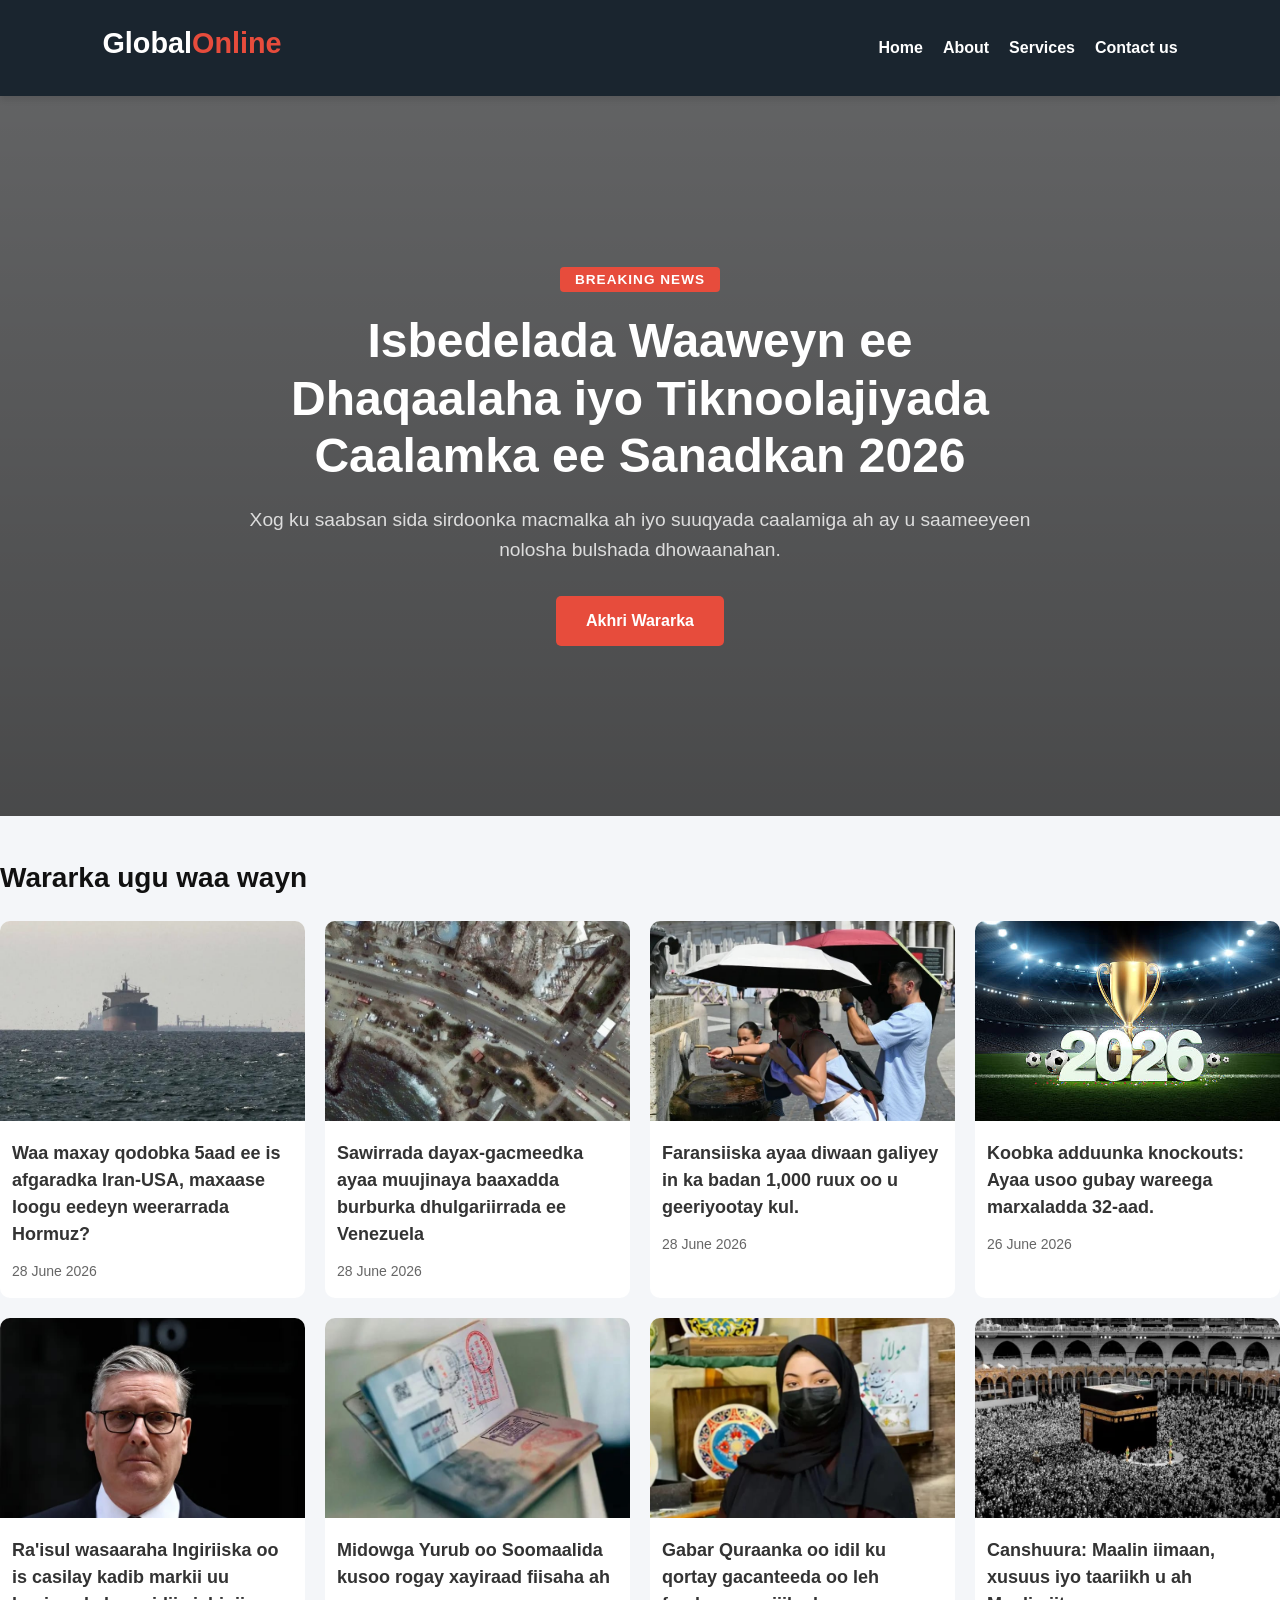
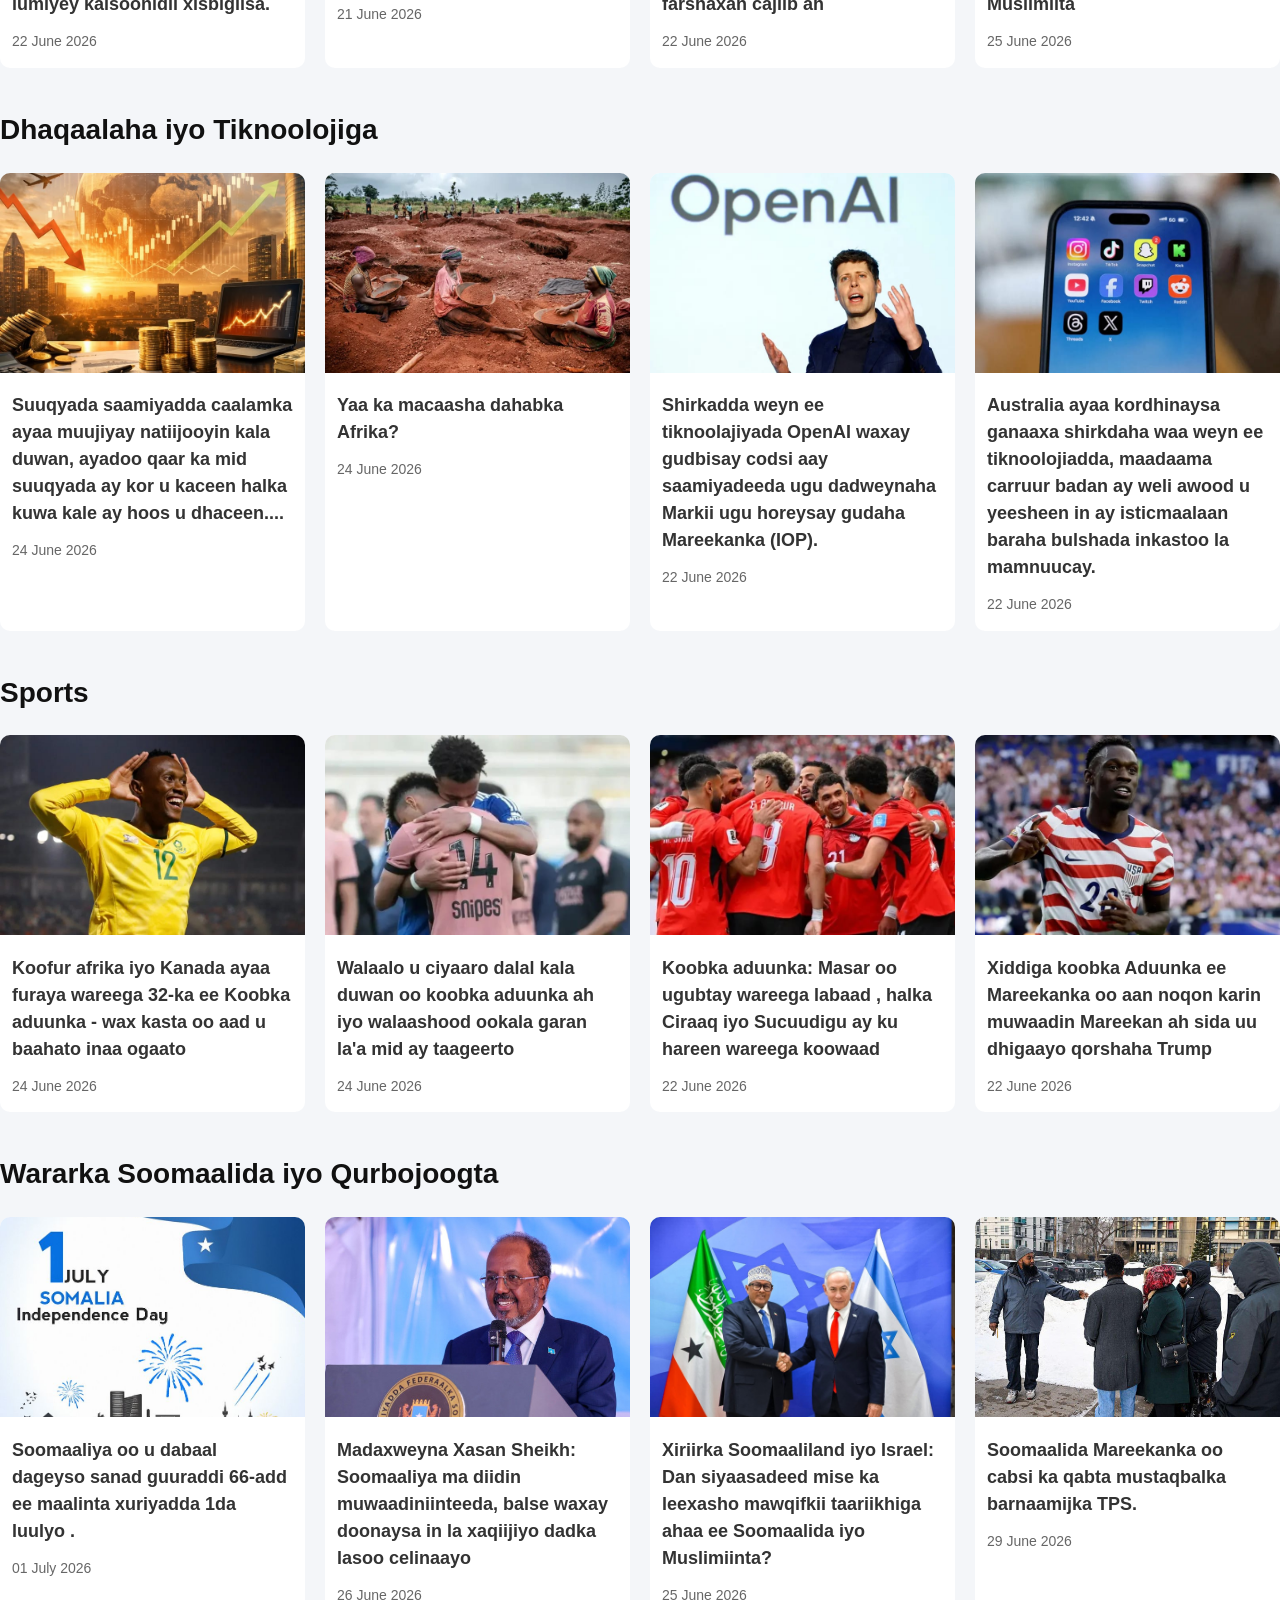
==== index.html @ b61958c2 "initial commit" ====
<!DOCTYPE html>
<html lang="so">
<head>
    <meta charset="UTF-8">
    <meta name="viewport" content="width=device-width, initial-scale=1.0">
    <title>Global Online </title>
    <link rel="stylesheet" href="Global-Online.css">
    
    <link rel="stylesheet" href="https://cdnjs.cloudflare.com/ajax/libs/font-awesome/6.4.0/css/all.min.css">
</head>
<body>



    
    <!-- 1. HEADER & NAVIGATION BAR -->
    <header class="navbar">
        <div class="logo">
            <h2>Global<span>Online</span></h2>
        </div>
        <nav>
            <ul>
                <li><a href="index.html">Home</a></li>
                <li><a href="about.html">About</a></li>
                <li><a href="services.html">Services</a></li>
                <li><a href="contacts.html">Contact us</a></li>
            </ul>
        </nav>
    </header>

    <!-- 2. HOME SECTION (Breaking News / Hero) -->
    <section id="home" class="hero-section">
        <div class="hero-content">
            <span class="badge">Breaking News</span>
            <h1>Isbedelada Waaweyn ee Dhaqaalaha iyo Tiknoolajiyada Caalamka ee Sanadkan 2026</h1>
            <p>Xog ku saabsan sida sirdoonka macmalka ah iyo suuqyada caalamiga ah ay u saameeyeen nolosha bulshada dhowaanahan.</p>
            <a href="#categories" class="btn">Akhri Wararka</a>
        </div>
    </section>
   <!-- Update wararka cusub mar walba -->
    <section class="news-section">

    <h2 class="section-title">Wararka ugu waa wayn </h2>

    <div class="news-grid">

        <article class="news-card">
            <img src="web-images/Hormus.jpeg" alt="">
            <h3>Waa maxay qodobka 5aad ee is afgaradka Iran-USA, maxaase loogu eedeyn weerarrada Hormuz?</h3>
            <span>28 June 2026</span>
        </article>


        <article class="news-card">
            <img src="web-images/quake.jpeg" alt="">
            <h3>Sawirrada dayax-gacmeedka ayaa muujinaya baaxadda burburka dhulgariirrada ee Venezuela</h3>
            <span>28 June 2026</span>
        </article>

        <article class="news-card">
            <img src="web-images/france.jpeg" alt="">
            <h3>Faransiiska ayaa diwaan galiyey in ka badan 1,000 ruux oo u geeriyootay kul.</h3>
            <span>28 June 2026</span>
        </article>

       
        <article class="news-card">
            <img src="web-images/world cup 2026.jpeg" alt="">
            <h3>Koobka adduunka knockouts: Ayaa usoo gubay wareega marxaladda 32-aad.</h3>
            <span>26 June 2026</span>
        </article>
        <article class="news-card">
            <img src="web-images/former prime minister .jpeg" alt="">
            <h3>Ra'isul wasaaraha Ingiriiska oo is casilay kadib markii uu lumiyey kalsoonidii xisbigiisa.</h3>
            <span>22 June 2026</span>
        </article>
       
        <article class="news-card">
            <img src="web-images/WhatsApp Image 2026-06-28 at 21.24.45 (1).jpeg" alt="">
            <h3>Midowga Yurub oo Soomaalida kusoo rogay xayiraad fiisaha ah</h3>
            <span>21 June 2026</span>
        </article>
        <article class="news-card">
            <img src="web-images/WhatsApp Image 2026-06-28 at 21.24.46.jpeg" alt="">
            <h3>Gabar Quraanka oo idil ku qortay gacanteeda oo leh farshaxan cajiib ah </h3>
            <span>22 June 2026</span>
        </article>
        <article class="news-card">
            <img src="web-images/WhatsApp Image 2026-06-28 at 21.24.46 (1).jpeg" alt="">
            <h3>Canshuura: Maalin iimaan, xusuus iyo taariikh u ah Muslimiita</h3>
            <span>25 June 2026</span>
        </article>
        
       
    </div>
</section>

<!-- Dhaqaalaha iyo Tiknoolojiga -->
 <section class="news-section">

    <h2 class="section-title"> Dhaqaalaha iyo Tiknoolojiga</h2>

    <div class="news-grid">

        <article class="news-card">
            <img src="web-images/economic.jpeg" alt="">
            <h3>Suuqyada saamiyadda caalamka ayaa muujiyay natiijooyin kala duwan, ayadoo qaar ka mid suuqyada ay kor u kaceen halka kuwa kale ay hoos u dhaceen....</h3>
            <span>24 June 2026</span>
        </article>

        <article class="news-card">
            <img src="web-images/africa-gold.jpeg" alt="">
            <h3>Yaa ka macaasha dahabka Afrika?</h3>
            <span>24 June 2026</span>
        </article>

        <article class="news-card">
            <img src="web-images/Open AI.jpeg" alt="">
            <h3>Shirkadda weyn ee tiknoolajiyada OpenAI waxay gudbisay codsi aay saamiyadeeda ugu dadweynaha Markii ugu horeysay gudaha Mareekanka (IOP). </h3>
            <span>22 June 2026</span>
        </article>

        <article class="news-card">
            <img src="web-images/iphone.jpeg" alt="">
            <h3>Australia ayaa kordhinaysa ganaaxa shirkdaha waa weyn ee tiknoolojiadda, maadaama carruur badan ay weli awood u yeesheen in ay isticmaalaan baraha bulshada inkastoo la mamnuucay. </h3>
            <span>22 June 2026</span>
        </article>

    </div>
</section>

<!-- Sports -->
<section class="news-section">

    <h2 class="section-title">Sports</h2>

    <div class="news-grid">

        <article class="news-card">
            <img src="web-images/sport-canada vs south africa.jpeg" alt="">
            <h3>Koofur afrika iyo Kanada ayaa furaya wareega 32-ka ee Koobka aduunka - wax kasta oo aad u baahato inaa ogaato</h3>
            <span>24 June 2026</span>
        </article>

        <article class="news-card">
            <img src="web-images/walaalo sports.jpeg" alt="">
            <h3>Walaalo u ciyaaro dalal kala duwan oo koobka aduunka ah iyo walaashood ookala garan la'a mid ay taageerto</h3>
            <span>24 June 2026</span>
        </article>

        <article class="news-card">
            <img src="web-images/Masar oo.jpeg" alt="">
            <h3>Koobka aduunka: Masar oo ugubtay wareega labaad , halka Ciraaq iyo Sucuudigu ay ku hareen wareega koowaad</h3>
            <span>22 June 2026</span>
        </article>

        <article class="news-card">
            <img src="web-images/ciyaartoda marekanka.jpeg" alt="">
            <h3>Xiddiga koobka Aduunka ee Mareekanka oo aan noqon karin muwaadin Mareekan ah sida uu dhigaayo qorshaha Trump </h3>
            <span>22 June 2026</span>
        </article>

    </div>

</section>
<!-- wararka Soomaalida iyo Qurbo joogta -->
<section class="">

    <h2 class="section-title">Wararka Soomaalida iyo Qurbojoogta</h2>

    <div class="news-grid">

        <article class="news-card">
            <img src="web-images/WhatsApp Image 2026-06-28 at 21.24.45.jpeg" alt="">
            <h3>Soomaaliya oo u dabaal dageyso sanad guuraddi 66-add ee maalinta xuriyadda  1da luulyo .</h3>
            <span>01 July  2026</span>
        </article>

        <article class="news-card">
            <img src="web-images/Xasan sheekh.jpeg" alt="">
            <h3>Madaxweyna Xasan Sheikh: Soomaaliya ma diidin muwaadiniinteeda, balse waxay doonaysa in la xaqiijiyo dadka lasoo celinaayo</h3>
            <span>26 June 2026</span>
        </article>

        <article class="news-card">
            <img src="web-images/ciro.jpeg" alt="">
            <h3>Xiriirka Soomaaliland iyo Israel: Dan siyaasadeed mise ka leexasho mawqifkii taariikhiga ahaa ee Soomaalida iyo Muslimiinta?</h3>
            <span>25 June 2026</span>
        </article>

        <article class="news-card">
            <img src="web-images/Qurbo joogta.jpeg" alt="">
            <h3>Soomaalida Mareekanka oo cabsi ka qabta mustaqbalka barnaamijka TPS.</h3>
            <span>29 June 2026</span>
        </article>

    </div>

</section>

    

</body>
</html>
---- Global-Online.css ----
/* 1. GLOBAL STYLES & RESET */
* {
    margin: 0;
    padding: 0;
    box-sizing: border-box;
    font-family: 'Segoe UI', Tahoma, Geneva, Verdana, sans-serif;
    scroll-behavior: smooth; /* Waxay ka dhigeysaa marka link la riixo inuu si tartiib ah u dego */
}

body {
    background-color: #f4f6f9;
    color: #333;
    line-height: 1.6;
}

.container {
    width: 85%;
    max-width: 1200px;
    margin: 0 auto;
    padding: 60px 0;
    text-align: center;
}

h2 {
    font-size: 2.5rem;
    margin-bottom: 10px;
    color: #111;
    position: relative;
}

/*  1. HEADER AND NAVIGATION BAR (Flexbox) */
.navbar {
    display: flex;
    justify-content: space-between;
    align-items: center;
    padding: 20px 8%;
    background-color: #1a252f;
    color: #fff;
    position: sticky;
    top: 0;
    z-index: 1000;
    box-shadow: 0 4px 6px rgba(0,0,0,0.1);
}

.navbar .logo h2 {
    color: #fff;
    font-size: 1.8rem;
}

.navbar .logo h2 span {
    color: #e74c3c; /* Midabka cas ee astanta u ah Wararka */
}

.navbar nav ul {
    display: flex;
    list-style: none;
}

.navbar nav ul li {
    margin-left: 20px;
}

.navbar nav ul li a {
    color: #fff;
    text-decoration: none;
    font-size: 1rem;
    font-weight: 600;
    transition: color 0.3s ease;
}

.navbar nav ul li a:hover {
    color: #e74c3c;
}

/* 
2. HOME / HERO SECTION*/
.hero-section {
    background: linear-gradient(rgba(0,0,0,0.6), rgba(0,0,0,0.7)), url('https://picsum.photos/1920/1080?news') no-repeat center center/cover;
    height: 80vh;
    display: flex;
    justify-content: center;
    align-items: center;
    text-align: center;
    color: #fff;
    padding: 0 20px;
}

.hero-content {
    max-width: 800px;
}

.badge {
    background-color: #e74c3c;
    padding: 5px 15px;
    font-size: 0.85rem;
    text-transform: uppercase;
    font-weight: bold;
    border-radius: 4px;
    letter-spacing: 1px;
}

.hero-content h1 {
    font-size: 3rem;
    margin: 20px 0;
    line-height: 1.2;
}

.hero-content p {
    font-size: 1.2rem;
    margin-bottom: 30px;
    color: #ddd;
}

.btn {
    display: inline-block;
    background-color: #e74c3c;
    color: #fff;
    padding: 12px 30px;
    text-decoration: none;
    font-weight: bold;
    border-radius: 5px;
    transition: background 0.3s ease;
    border: none;
    cursor: pointer;
}

.btn:hover {
    background-color: #c0392b;
}

/* waa update wararka cusub   */
.news-section{
    margin:40px 0;
}

.section-title{
    font-size:28px;
    margin-bottom:20px;
}

.news-grid{
    display:grid;
    grid-template-columns:repeat(auto-fit,minmax(260px,1fr));
    gap:20px;
}

.news-card{
    background:#fff;
    border-radius:10px;
    overflow:hidden;
    transition:.3s;
    cursor:pointer;
}

.news-card img{
    width:100%;
    height:200px;
    object-fit:cover;
}

.news-card h3{
    font-size:18px;
    padding:12px;
    line-height:1.5;
}

.news-card span{
    display:block;
    padding:0 12px 15px;
    color:#666;
    font-size:14px;
}

.news-card:hover{
    transform:translateY(-5px);
}

@media (max-width:768px){
    .section-title{
        font-size:22px;
    }

    .news-card img{
        height:180px;
    }
}



/* abovgvvv */
/* 3. ABOUT SECTION */
.about-section {
    background-color: #fff;
}
.sub-title {
    color: #7f8c8d;
    margin-bottom: 30px;
    font-style: italic;
}
.about-text {
    max-width: 700px;
    margin: 0 auto;
    font-size: 1.15rem;
    color: #555;
}

/* 4. GRID LAYOUTS (Categories, Team, Testimonials) */
.grid-container {
    display: flex;
    flex-wrap: wrap;
    justify-content: center;
    gap: 25px;
    margin-top: 40px;
}

/* Card-ka caadiga ah ee Qaybaha (Categories) */
.card {
    background-color: #fff;
    padding: 30px 20px;
    border-radius: 8px;
    width: 260px;
    box-shadow: 0 4px 15px rgba(0,0,0,0.05);
    transition: transform 0.3s ease;
}

.card:hover {
    transform: translateY(-10px);
}

.card-icon {
    font-size: 2.5rem;
    color: #e74c3c;
    margin-bottom: 15px;
}

.card h3 {
    margin-bottom: 10px;
}

.card p {
    font-size: 0.95rem;
    color: #666;
}

/*5. TEAM SECTION*/
.team-section {
    background-color: #eaeded;
}

.team-card {
    background-color: #fff;
    padding: 25px;
    border-radius: 8px;
    width: 280px;
    box-shadow: 0 4px 10px rgba(0,0,0,0.05);
}

.avatar-placeholder {
    width: 80px;
    height: 80px;
    background-color: #1a252f;
    color: #fff;
    font-size: 2rem;
    display: flex;
    justify-content: center;
    align-items: center;
    border-radius: 50%;
    margin: 0 auto 15px auto;
}

/*  6. TESTIMONIALS SECTION*/
.testimonials-section {
    background-color: #fff;
}

.review-card {
    background-color: #f9f9f9;
    padding: 30px;
    border-left: 5px solid #e74c3c;
    border-radius: 4px;
    width: 45%;
    text-align: left;
}

.review-card p {
    font-style: italic;
    margin-bottom: 15px;
}

/* 7. GALLERY SECTION */
.weekly-view{
    padding: 60px 8%;
    background: #fff;
}

.weekly-view h2{
    text-align: center;
    font-size: 3rem;
    margin-bottom: 30px;
}

/* Grid */
.gallery-grid{
    display: grid;
    grid-template-columns: repeat(auto-fit, minmax(250px, 1fr));
    gap: 20px;
}

/* Cards */
.gallery-item{
    height: 250px;
    border-radius: 12px;
    overflow: hidden;
    cursor: pointer;
    transition: transform .3s ease;
}

.gallery-item:hover{
    transform: translateY(-8px);
}

.img-box{
    width: 100%;
    height: 100%;
    display: flex;
    justify-content: center;
    align-items: center;

    color: white;
    font-size: 1.5rem;
    font-weight: bold;

    background-size: cover;
    background-position: center;

    transition: transform .4s ease;
}

.gallery-item:hover .img-box{
    transform: scale(1.08);
}

/* Images */
.politics .img-box{
    background-image:
    linear-gradient(rgba(0,0,0,.45), rgba(0,0,0,.45)),
    url("web-images/politic.jpeg");
}

.economy .img-box{
    background-image:
    linear-gradient(rgba(0,0,0,.45), rgba(0,0,0,.45)),
    url("web-images/economic.jpeg");
}

.tech .img-box{
    background-image:
    linear-gradient(rgba(0,0,0,.45), rgba(0,0,0,.45)),
    url("web-images/technology.jpeg");
}

.sports .img-box{
    background-image:
    linear-gradient(rgba(0,0,0,.45), rgba(0,0,0,.45)),
    url("web-images/sports.jpeg");
}

/* 8. CONTACT SECTION & FORM*/
.contact-section {
    background-color: #fff;
}

.contact-form {
    max-width: 600px;
    margin: 30px auto 0 auto;
    display: flex;
    flex-direction: column;
    gap: 15px;
}

.contact-form input, 
.contact-form textarea {
    width: 100%;
    padding: 12px;
    border: 1px solid #ccc;
    border-radius: 4px;
    font-size: 1rem;
}

/*  9. FOOTER*/
.footer {
    background-color: #1a252f;
    color: #fff;
    text-align: center;
    padding: 40px 20px;
}

.social-icons {
    margin-top: 15px;
}

.social-icons a {
    color: #fff;
    font-size: 1.5rem;
    margin: 0 10px;
    transition: color 0.3s;
}

.social-icons a:hover {
    color: #e74c3c;
}

/* -----------------------------------------
   10. RESPONSIVE DESIGN (Media Queries)
----------------------------------------- */
@media (max-width: 992px) {
    .navbar {
        flex-direction: column;
        gap: 15px;
    }
    .navbar nav ul {
        margin-top: 10px;
    }
    .hero-content h1 {
        font-size: 2.2rem;
    }
    .review-card {
        width: 100%;
    }
    .gallery-item {
        width: 45%;
    }
}

@media (max-width: 600px) {
    .navbar nav ul {
        flex-direction: column;
        align-items: center;
        gap: 10px;
    }
    .navbar nav ul li {
        margin-left: 0;
    }
    .hero-content h1 {
        font-size: 1.8rem;
    }
    .card, .team-card, .gallery-item {
        width: 100%;
    }
}
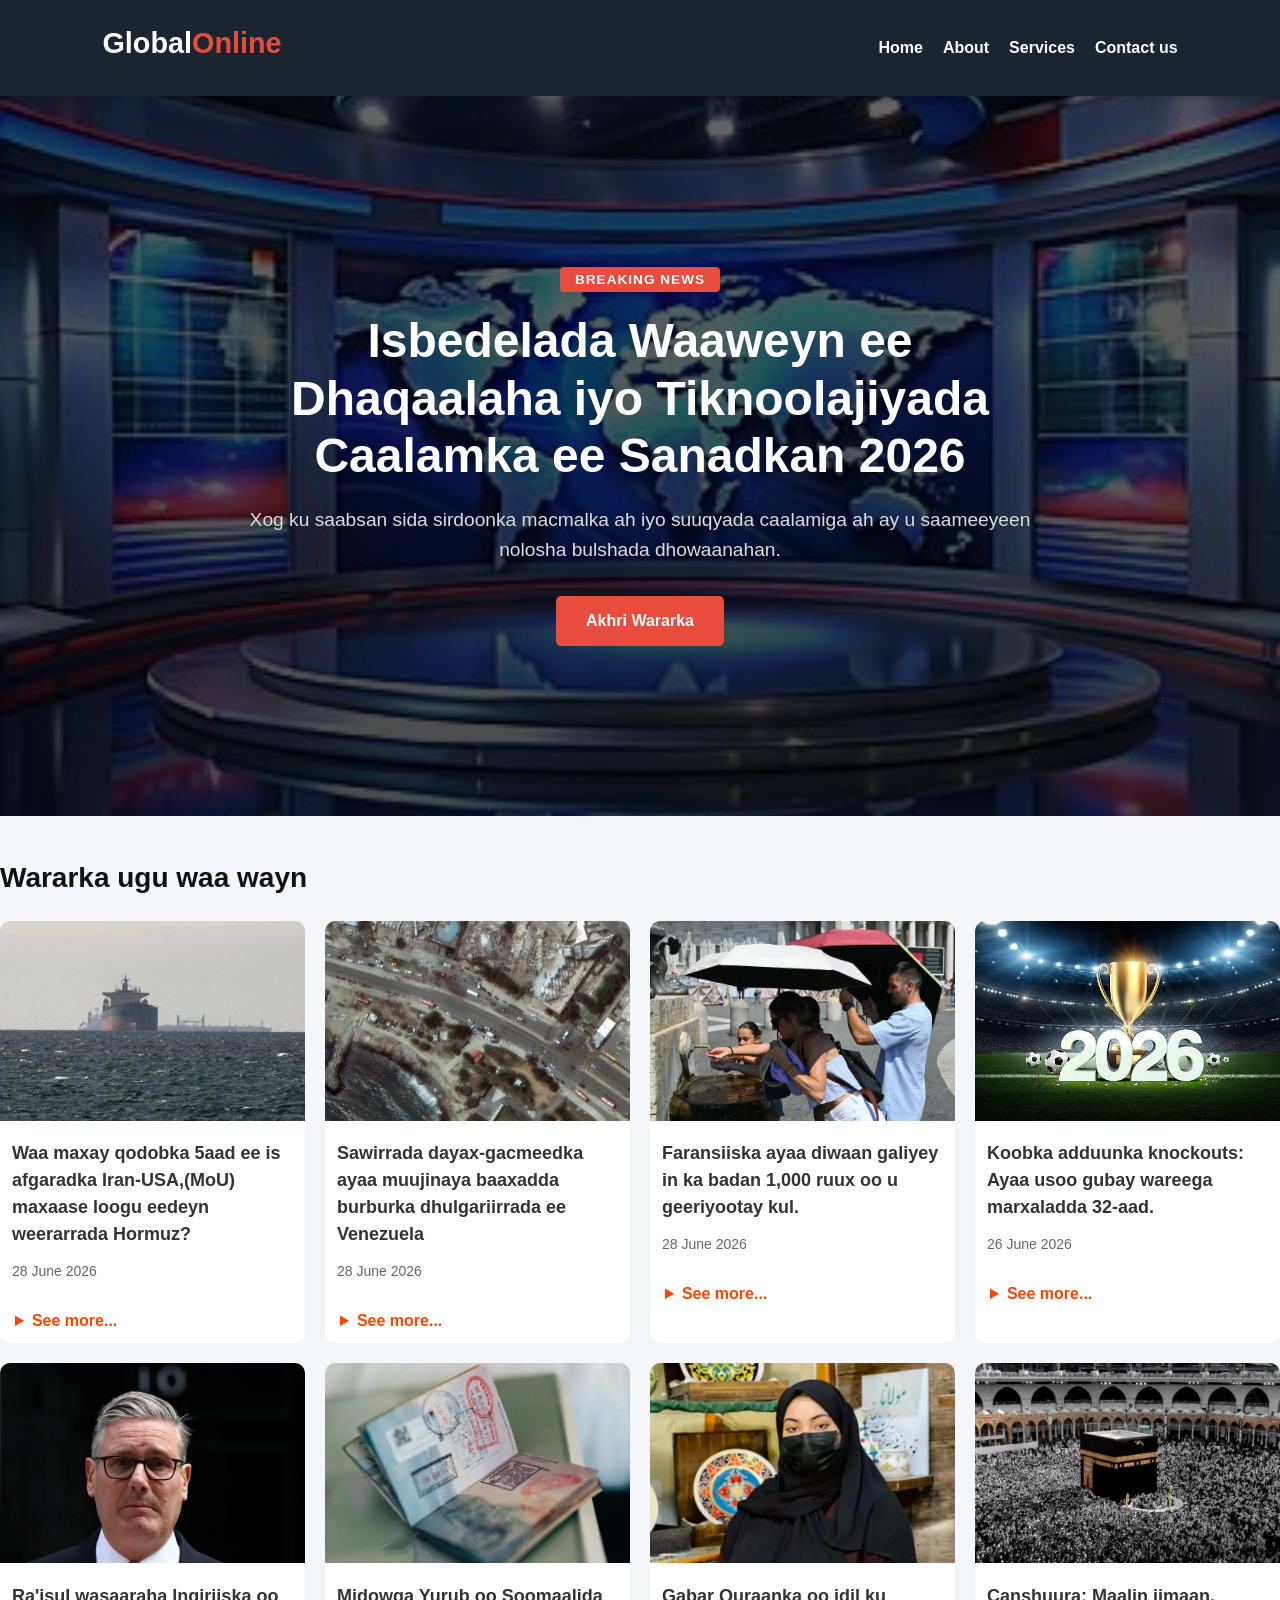
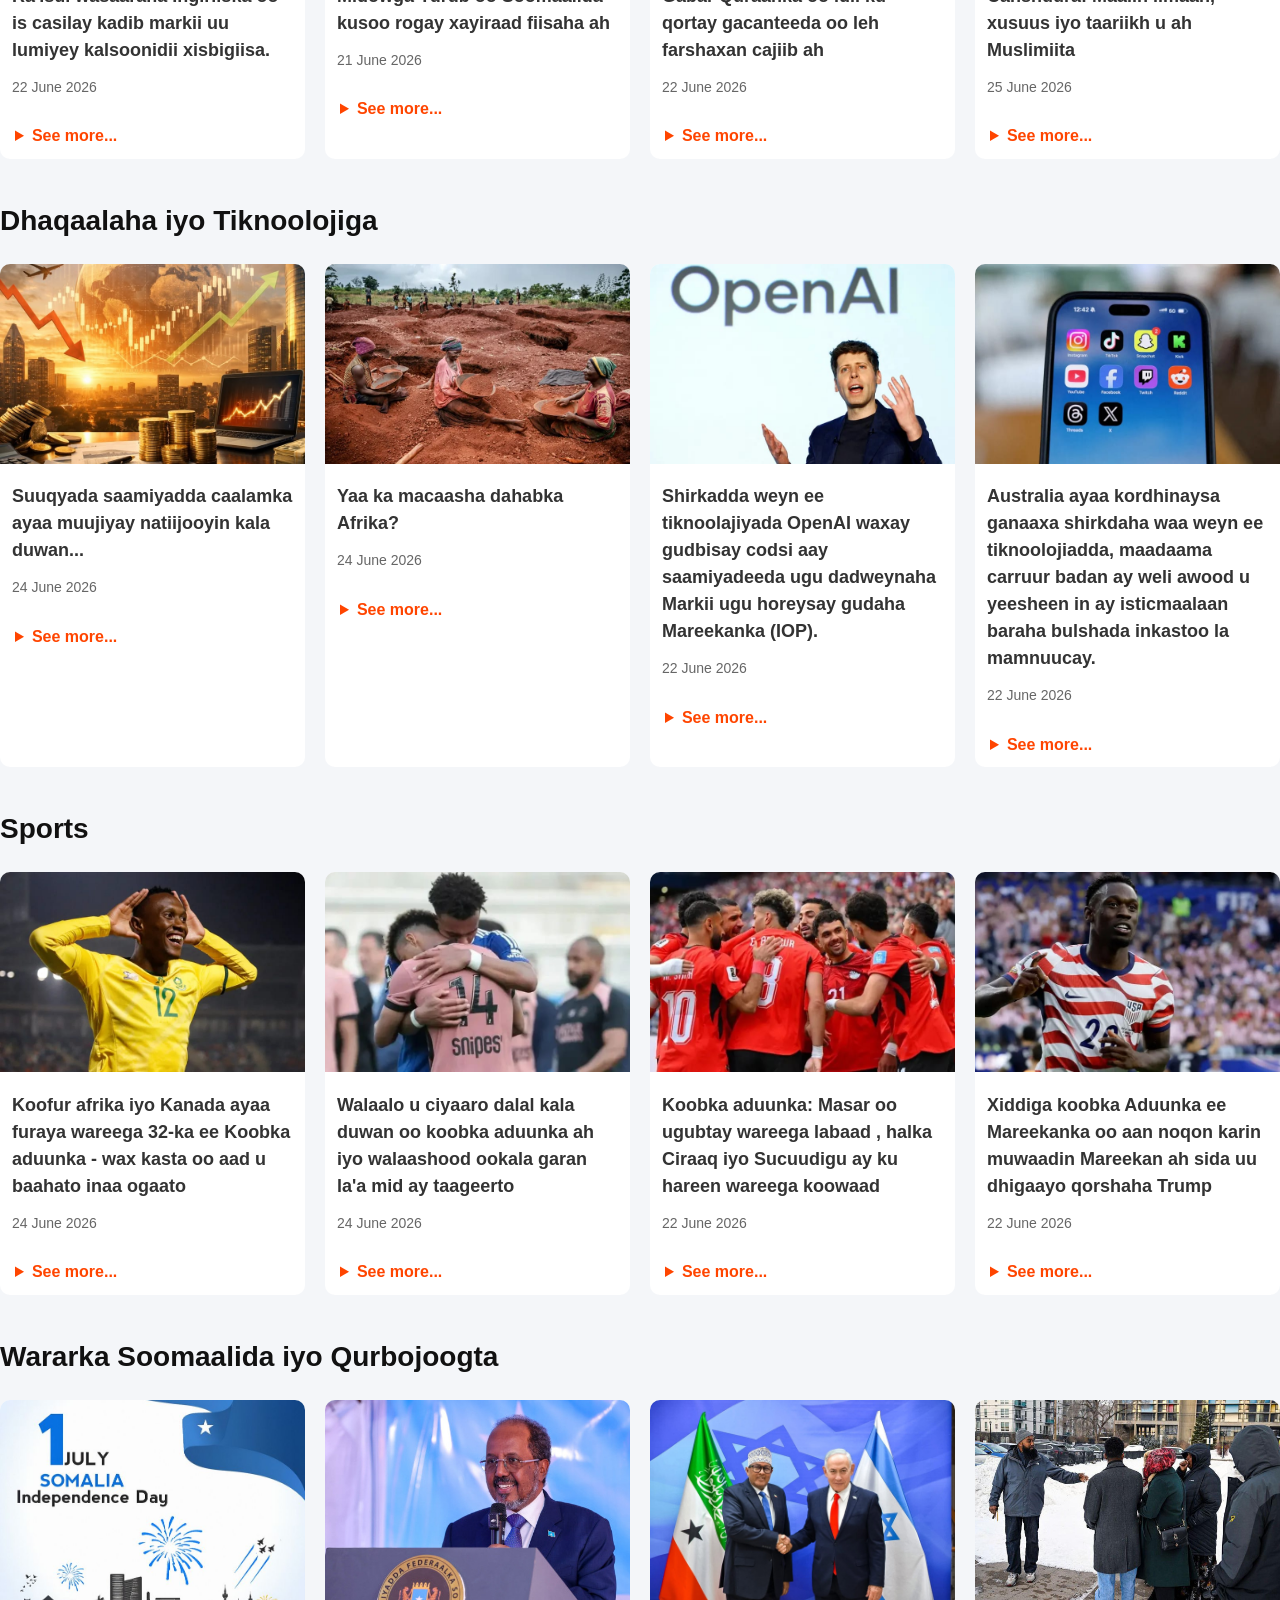
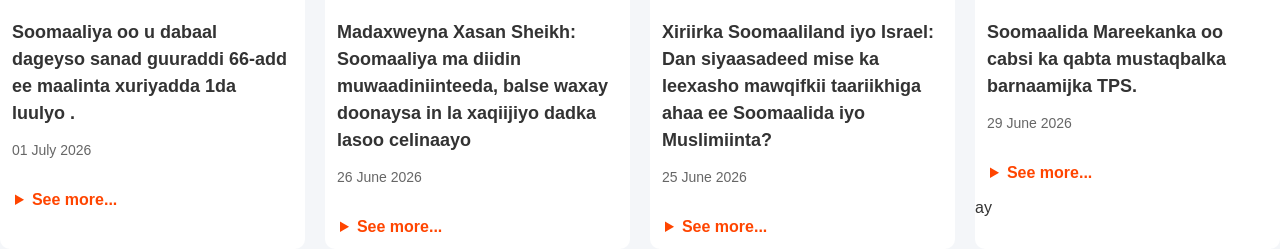
==== commit f2983204: "waxaa ku sawir iyo faafaahino news" ====
--- a/index.html
+++ b/index.html
@@ -23,7 +23,7 @@
                 <li><a href="index.html">Home</a></li>
                 <li><a href="about.html">About</a></li>
                 <li><a href="services.html">Services</a></li>
-                <li><a href="contacts.html">Contact us</a></li>
+                <li><a href="contactus.html">Contact us</a></li>
             </ul>
         </nav>
     </header>
@@ -46,8 +46,18 @@
 
         <article class="news-card">
             <img src="web-images/Hormus.jpeg" alt="">
-            <h3>Waa maxay qodobka 5aad ee is afgaradka Iran-USA, maxaase loogu eedeyn weerarrada Hormuz?</h3>
+            <h3>Waa maxay qodobka 5aad ee is afgaradka Iran-USA,(MoU) maxaase loogu eedeyn weerarrada Hormuz?</h3>
             <span>28 June 2026</span>
+
+            <!-- Halkan ka bilaabo details-ka -->
+      <details class="news-details">
+        <summary>See more...</summary>
+        <p>Qodobka 5aad ee heshiiskan ("MoU") wuxuu ku saabsan yahay in Iran ay u fidiso marmar ammaan ah maraakiibta ganacsiga ee ka gudba Gacanka Faaris ilaa Badda Cumaan iyada oo aan lacag laga qaadan muddo 60 maalmood ah, sidoo kale in dhaqdhaqaaqa maraakiibtu bilaabmo isla markiiba, iyadoo la eegayo baabi'inta bam-miinooyinka iyo caqabadaha kale ee farsamo ee Iran leedahay.
+Weerarada Marinka Hormuz — cidda loo eedeeyey
+Labada dhinac — Mareykanka iyo Iran — ayaa is eedeeyey inay ka baxsadaan shuruudaha heshiiska, gaar ahaan Qodobka 5aad. Iran waxay ku eedeysay Mareykanka in uu ka baxsaday ballanqaadyada heshiiska weerarradiisii ugu dambeeyay, iyadoo sheegaysa in heshiisku Tehran siiyay xakameynta maraakiibta soo maraya Marinka Hormuz. 
+Dagaalku wuxuu ka dhashay xakameynta marinka Hormuz  , kaas oo horey uga dhacay dhaqdhaqaaqii ganacsiga adduunka. Dhinaca kale, Madaxweyne Trump wuxuu ku dhawaaqay in ciidammada Mareykanku ay weerareen bartilmaameedyo militari oo Iiraan ah, isagoo sheegay in Iran ay si joogto ah u xad-gudubtay heshiiska xabbad-joojinta</p>
+      </details>
+    
         </article>
 
 
@@ -55,12 +65,25 @@
             <img src="web-images/quake.jpeg" alt="">
             <h3>Sawirrada dayax-gacmeedka ayaa muujinaya baaxadda burburka dhulgariirrada ee Venezuela</h3>
             <span>28 June 2026</span>
+                  <!-- Halkan ka bilaabo details-ka -->
+      <details class="news-details">
+        <summary>See more...</summary>
+        <p>Dhulgariiro laba ah oo xoog leh — mid 7.2 iyo mid 7.5 ah — ayaa ku dhacay Venezuela 24kii Juun, iyagoo dhacay daqiiqad gudaheed. Cilmi-baarayaal ka tirsan NASA ayaa sawirro dayax-gacmeed ka soo qaatay wax ka hor iyo wax ka dib dhulgariirradii, waxayna qiyaaseen in ilaa 58,870 dhismo ay khasaareen ama ay burburteen gobolka saameeyay.
+Deegaannada ugu si xun u dhacay waxaa ka mid ah magaalooyinka xeebta ee La Guaira, gaar ahaan Macuto iyo Caraballeda, halkaas oo dhismayaal dhaadheer oo deggan iyo xaafado dhan ay ku burbureen . 
+Sawirradan waxaa lagu qaatay dayax-gacmeedyada Planet Labs iyo Vantor, iyagoo muujinaya kala duwanaanta xaaladda hore iyo tan dambe ee xeebta waqooyi ee Venezuela  . </p>
+      </details>
         </article>
 
         <article class="news-card">
             <img src="web-images/france.jpeg" alt="">
             <h3>Faransiiska ayaa diwaan galiyey in ka badan 1,000 ruux oo u geeriyootay kul.</h3>
             <span>28 June 2026</span>
+                  <!-- Halkan ka bilaabo details-ka -->
+      <details class="news-details">
+        <summary>See more...</summary>
+        <p>Dowladda Faransiiska ayaa sheegtay in mowjadda kuleylka daran ee dalka ku dhufatay ay sababtay dhimashada in ka badan 1,000 qof. Heerkulka oo si aan caadi ahayn u sare maray ayaa si gaar ah u saameeyay dadka waayeelka ah, carruurta iyo dadka qaba xanuunnada daba dheeraada.
+Mas'uuliyiinta caafimaadka ayaa shacabka ugu baaqay inay ka fogaadaan qorraxda xilliyada ugu kulul, cabbaan biyo badan, isla markaana si dhow loola socdo dadka nugul. Khubaradu waxay sidoo kale ka digeen in isbeddelka cimiladu uu sii kordhinayo soo noqnoqoshada mowjadaha kuleylka ee Yurub.</p>
+      </details>
         </article>
 
        
@@ -68,27 +91,65 @@
             <img src="web-images/world cup 2026.jpeg" alt="">
             <h3>Koobka adduunka knockouts: Ayaa usoo gubay wareega marxaladda 32-aad.</h3>
             <span>26 June 2026</span>
+                  <!-- Halkan ka bilaabo details-ka -->
+      <details class="news-details">
+        <summary>See more...</summary>
+        <p>Wareegga 32-ka ee Koobka Adduunka ayaa si rasmi ah u billowday, iyadoo 32-ka xul ee u soo gudbay ay ku tartamayaan sidii ay u gaari lahaayeen wareegga 16-ka. Kulamadan ayaa ah kuwa ugu adag tartanka, maadaama hal guuldarro ay ka dhigan tahay in xulka laga reebayo koobka.
+Ciyaarta ugu horreysa ee wareeggan waxaa isaga hor yimid Koonfur Afrika iyo Canada, iyadoo labada xul ay ku haminayaan inay sii wataan safarkooda Koobka Adduunka. Taageerayaasha kubadda cagta ayaa si weyn isha ugu haya kulamadan oo la filayo inay noqdaan kuwo xamaasad iyo tartan adag leh.</p>
+      </details>
         </article>
         <article class="news-card">
             <img src="web-images/former prime minister .jpeg" alt="">
             <h3>Ra'isul wasaaraha Ingiriiska oo is casilay kadib markii uu lumiyey kalsoonidii xisbigiisa.</h3>
             <span>22 June 2026</span>
+                  <!-- Halkan ka bilaabo details-ka -->
+      <details class="news-details">
+        <summary>See more...</summary>
+        <p>Ra'iisul wasaarihii hore ee Boqortooyada Midowday (UK), Keir Starmer, ayaa iska casilay xilkiisa kadib cadaadis siyaasadeed oo isa soo taray iyo taageero uu ku waayay gudaha xisbigiisa Labour. Go'aanka ayaa yimid kaddib natiijooyin doorasho oo niyad jab ku noqday xisbiga iyo hoos u dhac ku yimid kalsoonida shacabka.
+
+Starmer ayaa sheegay in iscasilaaddiisu ay dan u tahay xisbiga iyo dalka, iyadoo hadda la filayo in xisbiga Labour uu doorto hoggaamiye cusub oo beddela.</p>
+      </details>
         </article>
        
         <article class="news-card">
             <img src="web-images/WhatsApp Image 2026-06-28 at 21.24.45 (1).jpeg" alt="">
             <h3>Midowga Yurub oo Soomaalida kusoo rogay xayiraad fiisaha ah</h3>
             <span>21 June 2026</span>
+                  <!-- Halkan ka bilaabo details-ka -->
+      <details class="news-details">
+        <summary>See more...</summary>
+        <p>Midowga Yurub ayaa soo rogay xayiraado ku meelgaar ah oo adkaynaya in muwaadiniinta Soomaaliyeed ay helaan fiisaha Schengen, iyagoo ku sababeeyay in Soomaaliya aysan si ku filan ula shaqaynin aqbalidda dib‑u‑celinta muwaadiniinta Soomaaliyeed ee si sharci darro ah ugu nool waddamada Midowga Yurub.
+
+Golaha Midowga Yurub ayaa sheegay in Soomaaliya aysan si ku filan uga qayb qaadan dib u celinta muwaadiniinta Soomaaliyeed ee lagu amray inay ka baxaan dalalka xubnaha ka ah Midowga Yurub.</p>
+      </details>
         </article>
         <article class="news-card">
             <img src="web-images/WhatsApp Image 2026-06-28 at 21.24.46.jpeg" alt="">
             <h3>Gabar Quraanka oo idil ku qortay gacanteeda oo leh farshaxan cajiib ah </h3>
             <span>22 June 2026</span>
+                  <!-- Halkan ka bilaabo details-ka -->
+      <details class="news-details">
+        <summary>See more...</summary>
+        <p>Dhinac ka mid ah Arg ama Ikhtiaruddin Qala ee magaalada taariikhiga ah ee Herat, ayaa waxaa lagu arkay koox gabdho ah oo ku mashquulsan howlo farshaxan. Hareerahooda waxaa yiil qaar kamid ah farshaxankooda, oo ah dhoobo si qurux badan loo sameeyay oo alaab laga sameeyay. Waxa kale oo dheryahaas dushooda ku dheggan boor ay ku qoran tahay "Khatin Zar Gallery".
+
+Magaca goobta farshaxankan ayaa muujinaya in inkasta oo dowladda Taliban ay xaddidday, haddana gabdhahani ay boorka iyo ciid ka sameysanayaan fatshaxan qaali ah iyagoo faqri ah.
+
+Gabadhii madaxa u ahayd hablahan ayaa u ekayd mid ka duwan kuwa kale oo weliba aad ugu mashquulsan. Hareerteeda waxaa yaalay aayado quraanka kariimka ah oo bogag ku qoran. Daraasiin bogag waaweyn ah iyo qalab wax lagu qoro oo gacanteeda ku jira oo miiska dul hugan</p>
+      </details>
         </article>
         <article class="news-card">
             <img src="web-images/WhatsApp Image 2026-06-28 at 21.24.46 (1).jpeg" alt="">
             <h3>Canshuura: Maalin iimaan, xusuus iyo taariikh u ah Muslimiita</h3>
             <span>25 June 2026</span>
+                  <!-- Halkan ka bilaabo details-ka -->
+      <details class="news-details">
+        <summary>See more...</summary>
+        <p>Caashuuraa waxaa la xusaa maalinta tobnaad ee Muxarram, oo ah bisha koowaad ee taariikhda dayaxa ee Islaamka. Maalintan waxay dunida Muslimka u leedahay ahmiyad gaar ah, waxaana si kala duwan loogu dabaaldegaa iyadoo ku xiran dhaqamada diimeed.
+
+Muslimiinta Sunniga ah, Caashuuraa waxaa inta badan lagu xusaa soon iyo mahadnaq Ilaahay, iyagoo xusuusan dhacdooyin muhiim ah oo la xiriira taariikhda Nebiyada.
+
+Muslimiinta Shiicada, waxay u tahay maalin murugo, iyagoo xusuusan shahiidnimada Xuseen ibn Cali, oo ahaa wiilka uu awowga u ahaa Nebi Muxammad NNKH, intii lagu jiray dagaalkii Karbala sanadkii 680</p>
+      </details>
         </article>
         
        
@@ -104,26 +165,47 @@
 
         <article class="news-card">
             <img src="web-images/economic.jpeg" alt="">
-            <h3>Suuqyada saamiyadda caalamka ayaa muujiyay natiijooyin kala duwan, ayadoo qaar ka mid suuqyada ay kor u kaceen halka kuwa kale ay hoos u dhaceen....</h3>
+            <h3>Suuqyada saamiyadda caalamka ayaa muujiyay natiijooyin kala duwan... </h3>
             <span>24 June 2026</span>
+                  <!-- Halkan ka bilaabo details-ka -->
+      <details class="news-details">
+        <summary>See more...</summary>
+        <p>Suuqyada saamiyada caalamka ayaa muujiyay natiijooyin kala duwan, iyadoo qaar ka mid ah suuqyada ay kor u kaceen halka kuwa kalena ay hoos u dhaceen. Maalgashadayaashu waxay si dhow ula socdaan go'aannada bangiyada dhexe iyo xogta cusub ee dhaqaalaha. </p>
+      </details>
         </article>
 
         <article class="news-card">
             <img src="web-images/africa-gold.jpeg" alt="">
             <h3>Yaa ka macaasha dahabka Afrika?</h3>
             <span>24 June 2026</span>
+                  <!-- Halkan ka bilaabo details-ka -->
+      <details class="news-details">
+        <summary>See more...</summary>
+        <p>Afrika waa qaaradda ugu hodansan kheyraadka dabiiciga ah, waxaana dahab laga soo saaraa dalal badan sida Ghana, Koonfur Afrika, Mali, Tanzania, iyo Burkina Faso. Inkastoo qaaraddu soo saarto dahab aad u badan, haddana faa'iidada ugu badan ma gaarto dalalka Afrika.
+Inta badan macaashka waxaa hela shirkadaha waaweyn ee caalamiga ah, ganacsatada dahabka, iyo warshadaha dibadda ee sifeeya kuna iibiya suuqyada caalamka. Dowladaha Afrika waxay helaan dakhli ka yimaada canshuuraha, rukhsadaha macdanta, iyo saamiyada kale, balse khubaro badan ayaa sheegta in qaybta ay helaan ay weli ka yar tahay qiimaha dhabta ah ee dahabka laga soo saaro.</p>
+      </details>
         </article>
 
         <article class="news-card">
             <img src="web-images/Open AI.jpeg" alt="">
             <h3>Shirkadda weyn ee tiknoolajiyada OpenAI waxay gudbisay codsi aay saamiyadeeda ugu dadweynaha Markii ugu horeysay gudaha Mareekanka (IOP). </h3>
             <span>22 June 2026</span>
+                  <!-- Halkan ka bilaabo details-ka -->
+      <details class="news-details">
+        <summary>See more...</summary>
+        <p>OpenAI ayaa si rasmi ah u gudbisay codsi ay ku geli doonto suuqa saamiyada Mareykanka (IPO). Haddii la ansixiyo, waxay noqon doontaa mid ka mid ah dhacdooyinka ugu waaweyn ee suuqa maaliyadda sanadkan, iyadoo la filayo inay soo jiidato maalgashi balaayiin doollar ah.</p>
+      </details>
         </article>
 
         <article class="news-card">
             <img src="web-images/iphone.jpeg" alt="">
             <h3>Australia ayaa kordhinaysa ganaaxa shirkdaha waa weyn ee tiknoolojiadda, maadaama carruur badan ay weli awood u yeesheen in ay isticmaalaan baraha bulshada inkastoo la mamnuucay. </h3>
             <span>22 June 2026</span>
+                  <!-- Halkan ka bilaabo details-ka -->
+      <details class="news-details">
+        <summary>See more...</summary>
+        <p>Dowladda Australia ayaa qorsheynaysa inay labanlaabto ganaaxyada lagu soo rogo shirkadaha waaweyn ee tiknoolajiyadda haddii ay ku guuldareystaan inay ka hortagaan carruurta ka yar da'da sharcigu oggol yahay inay galaan baraha bulshada. Dowladda waxay sheegtay in tallaabadan lagu xoojinayo ilaalinta badbaadada carruurta internetka.</p>
+      </details>
         </article>
 
     </div>
@@ -140,24 +222,55 @@
             <img src="web-images/sport-canada vs south africa.jpeg" alt="">
             <h3>Koofur afrika iyo Kanada ayaa furaya wareega 32-ka ee Koobka aduunka - wax kasta oo aad u baahato inaa ogaato</h3>
             <span>24 June 2026</span>
+                  <!-- Halkan ka bilaabo details-ka -->
+      <details class="news-details">
+        <summary>See more...</summary>
+        <p>Wareegga 32-aad ee Koobka Adduunka ee FIFA ayaa si rasmi ah u billowmaya maanta, iyadoo Koonfur Afrika iyo Kanada ay isaga hor imanayaan kulankii ugu horreeyay ee wareegga bug-baxa (knockout stage). Labada xulba waxay hiigsanayaan inay u gudbaan wareegga 16-ka, taasoo kulankan ka dhigeysa mid ka mid ah kulamada sida weyn loo wada sugayo maanta.</p>
+      </details>
         </article>
 
         <article class="news-card">
             <img src="web-images/walaalo sports.jpeg" alt="">
             <h3>Walaalo u ciyaaro dalal kala duwan oo koobka aduunka ah iyo walaashood ookala garan la'a mid ay taageerto</h3>
             <span>24 June 2026</span>
+                  <!-- Halkan ka bilaabo details-ka -->
+      <details class="news-details">
+        <summary>See more...</summary>
+        <p>Kani waa tartan adag oo ku wajahan waalid kasta (qoys kasta). Laba walaalo ah ayaa ku tartamaya kooxo kala duwan ciyaar kasta. Yaas taageeri lahayd?
+
+Tani ma aha ciyaar gudaha ah ama tartan dugsiyada dhexdooda ah ee waa ciyaar Koobka Adduunka ah.
+
+Afar walaalo ah oo ah ciyaartooy adag ayaa u ciyaara dalal kala duwan tartan aad u weyn, kuwaas oo ay ku jiraan Desire iyo Guela Doue, kuwaas oo laga yaabo inay isku wajahaan kubadda cagta.
+
+Waxay ku dhasheen Angers, dalka Faransiiska , waxaana iska dhalay hooyo Faransiis ah iyo aabbe u dhashay Ivory Coast, walaalahan waxay si gaar ah ugu ciyaaraan Paris St-Germain iyo Strasbourg siday u kala horreeyaan.</p>
+      </details>
         </article>
 
         <article class="news-card">
             <img src="web-images/Masar oo.jpeg" alt="">
             <h3>Koobka aduunka: Masar oo ugubtay wareega labaad , halka Ciraaq iyo Sucuudigu ay ku hareen wareega koowaad</h3>
             <span>22 June 2026</span>
+                  <!-- Halkan ka bilaabo details-ka -->
+      <details class="news-details">
+        <summary>See more...</summary>
+        <p>Maalintii ugu dambeysay ee wareegga koowaad, kooxda qaranka Masar waxay xaqiijisay inay u soo baxdo wareegga 32da kooxood ee Koobka Adduunka ee 2026, iyagoo noqday kooxdii labaad ee dalalka Carabta ah ee ka gudubta wareegga koowaad ka dib Morocco.
+Toban kooxood ayaa laga reebay tartanka, halka 28 kooxood ay xaqiijiyeen inay u soo baxeen wareega labaad, taasoo ka dhigaysa afarta koox ee harsan in si rasmi ah loo go'aamiyo dhammaadka Sabtida, maalinta ugu dambeysa ee wareegga koowaad ee Koobka</p>
+      </details>
         </article>
 
         <article class="news-card">
             <img src="web-images/ciyaartoda marekanka.jpeg" alt="">
             <h3>Xiddiga koobka Aduunka ee Mareekanka oo aan noqon karin muwaadin Mareekan ah sida uu dhigaayo qorshaha Trump </h3>
             <span>22 June 2026</span>
+                  <!-- Halkan ka bilaabo details-ka -->
+      <details class="news-details">
+        <summary>See more...</summary>
+        <p>Wuxuu si weyn isu muujiyay Koobka Adduunka isagoo laba gool u dhaliyay xulka Maraykanka, oo ka mid ah dalalka martigelinaya tartanka, kulankoodii furitaanka ee ay kaga adkaadeen Paraguay.
+
+Laakiin Folarin Balogun wuxuu u matalaa Maraykanka oo keliya sabab la xiriirta dhacdo gaar ah oo ku saabsan dhalashadiisa.
+
+Waxa yaabka leh ayaa ah in weeraryahanka ay qaranku aadka u qiimeeyaan uu yahay nooca qofka uu Donald Trump sheegay inaan loo oggolaan karin muwaadinnimada, iyadoo taas qayb ka tahay ajandihiisa adag ee socdaalka.</p>
+      </details>
         </article>
 
     </div>
@@ -174,24 +287,52 @@
             <img src="web-images/WhatsApp Image 2026-06-28 at 21.24.45.jpeg" alt="">
             <h3>Soomaaliya oo u dabaal dageyso sanad guuraddi 66-add ee maalinta xuriyadda  1da luulyo .</h3>
             <span>01 July  2026</span>
+                  <!-- Halkan ka bilaabo details-ka -->
+      <details class="news-details">
+        <summary>See more...</summary>
+        <p>Maanta Soomaaliya waxay si weyn ugu dabaaldegaysaa Maalinta Xorriyadda ee 1-da Luulyo, oo ah maalin taariikhi ah oo astaan u ah midnimada iyo madax-bannaanida dalka. Maalintan waxaa lagu xusaa mideyntii Gobolladii Waqooyi iyo Koonfur sannadkii 1960, taas oo lagu aas-aasay Jamhuuriyadda Soomaaliya.
+
+Dalka oo dhan waxaa ka socda munaasabado kala duwan, iyadoo la sudhayo calanka Soomaaliyeed, la qaadayo heeso waddani ah, lana xusayo halgankii iyo naf-hurnimadii ay sameeyeen halyeeyadii u soo halgamay xorriyadda. Maalintan waxay sidoo kale xasuusin u tahay muhiimadda midnimada, nabadda, iyo wadajirka shacabka Soomaaliyeed.</p>
+      </details>
         </article>
 
         <article class="news-card">
             <img src="web-images/Xasan sheekh.jpeg" alt="">
             <h3>Madaxweyna Xasan Sheikh: Soomaaliya ma diidin muwaadiniinteeda, balse waxay doonaysa in la xaqiijiyo dadka lasoo celinaayo</h3>
             <span>26 June 2026</span>
+                  <!-- Halkan ka bilaabo details-ka -->
+      <details class="news-details">
+        <summary>See more...</summary>
+        <p>Jimco, Juun 26, 2026 (HOL) - Madaxweynaha Soomaaliya Xasan Sheekh Maxamuud ayaa sheegay in dowladda Federaalka aysan diidin dib u soo celinta muwaadiniinteeda, isagoo ka jawaabay go'aankii Midowga Yurub ee lagu adkeeyay bixinta fiisooyinka muwaadiniinta Soomaaliyeed.
+            Khudbad uu jeediyay munaasabadda 26-ka Juun, Madaxweynaha ayaa sheegay in khilaafka u dhexeeya Soomaaliya iyo Midowga Yurub uusan salka ku hayn diidmada muwaadiniinta Soomaaliyeed, balse uu ku saabsan yahay habka loo xaqiijinayo aqoonsiga dadka la doonayo in dib loogu soo celiyo dalka.
+
+"Waa naloo sheegay in Midowga Yurub uu xayiraad ku soo rogay fiisooyinka Soomaalida, iyadoo lagu eedeeyay in Soomaaliya ay diidday muwaadiniinteeda. Arrintaasi sax ma aha. Muwaadin Soomaaliyeed dalkiisa lama diidi karo, mana diidi doonno," ayuu yiri Xasan Sheekh.
+        </p>
+      </details>
         </article>
 
         <article class="news-card">
             <img src="web-images/ciro.jpeg" alt="">
             <h3>Xiriirka Soomaaliland iyo Israel: Dan siyaasadeed mise ka leexasho mawqifkii taariikhiga ahaa ee Soomaalida iyo Muslimiinta?</h3>
             <span>25 June 2026</span>
+                  <!-- Halkan ka bilaabo details-ka -->
+      <details class="news-details">
+        <summary>See more...</summary>
+        <p>Muddooyinkii u dambeeyay waxaa isa soo tarayay hadal-heynta ku saabsan suuragalnimada in Somaliland ay xiriir siyaasadeed iyo diblomaasiyadeed la yeelato Dowladda Israel. Arrinta ayaa si gaar ah u soo xoogeysatay kadib isbeddellada siyaasadeed ee ka dhacay Geeska Afrika iyo dadaallaada ay Somaliland ugu jirto inay hesho aqoonsi caalami ah. Hase yeeshee,doodda ku saabsan xiriirka Israel ma aha oo keliya mid ku kooban danaha siyaasadeed iyo diblomaasiyadda; waa arrin taabanaysa aqoonsi diimeed, dareen bulsho, iyo mowqif taariikhi ah oo Soomaalidu ka lahayd qadiyadda Falastiin</p>
+      </details>
         </article>
 
         <article class="news-card">
             <img src="web-images/Qurbo joogta.jpeg" alt="">
             <h3>Soomaalida Mareekanka oo cabsi ka qabta mustaqbalka barnaamijka TPS.</h3>
             <span>29 June 2026</span>
+                  <!-- Halkan ka bilaabo details-ka -->
+      <details class="news-details">
+        <summary>See more...</summary>
+        <p>Isniin, Juun 29, 2026 (HOL) - Go'aan ay 25-kii Juun gaartay Maxkamadda Sare ee Mareykanka oo u oggolaanaya maamulka Madaxweyne Donald Trump inuu sii wado dadaallada lagu joojinayo Temporary Protected Status (TPS) ee muhaajiriinta ka soo jeeda Haiti iyo Suuriya ayaa sare u qaaday walaaca ka dhex jira bulshada Soomaaliyeed ee ku nool dalkaas
+          Inkastoo go'aanku aanu si toos ah u saameynayn TPS-ka Soomaalida, haddana wuxuu xoojinayaa suurtagalnimada in mustaqbalka la qaado tallaabooyin la mid ah oo lagu soo afjarayo barnaamijka ay Soomaalidu ku jiraan, taasoo gelin karta kumannaan qof xaalad sharci oo aan la hubin  
+        </p>
+      </details>ay
         </article>
 
     </div>
--- a/Global-Online.css
+++ b/Global-Online.css
@@ -75,7 +75,7 @@
 /* 
 2. HOME / HERO SECTION*/
 .hero-section {
-    background: linear-gradient(rgba(0,0,0,0.6), rgba(0,0,0,0.7)), url('https://picsum.photos/1920/1080?news') no-repeat center center/cover;
+    background: linear-gradient(rgba(0,0,0,0.6), rgba(0,0,0,0.7)), url('web-images/news.jpg') no-repeat center center/cover;
     height: 80vh;
     display: flex;
     justify-content: center;
@@ -175,6 +175,7 @@
     transform:translateY(-5px);
 }
 
+
 @media (max-width:768px){
     .section-title{
         font-size:22px;
@@ -184,8 +185,34 @@
         height:180px;
     }
 }
-
-
+/* qeeyb cusub */
+/* Ku darista koodhkan feylkaaga CSS */
+
+.news-card {
+  height: auto; /* Waxay hubinaysaa in card-ku uu hoos u barto marka warku furmo */
+}
+
+.news-details summary {
+  color: #ff4500; /* Midabka cas ee astaan u ah website-kaaga */
+  font-weight: bold;
+  cursor: pointer;
+  margin: 10px 15px; /* Waxay siinaysaa xoogaa fogaan dhinacyada ah */
+  outline: none;
+}
+
+.news-details summary:hover {
+  text-decoration: underline;
+}
+
+.news-details p {
+  font-size: 14px;
+  color: #555;
+  line-height: 1.5;
+  padding: 10px 15px;
+  background-color: #f9f9f9;
+  border-left: 3px solid #ff4500;
+  margin: 0 15px 15px 15px;
+}
 
 /* abovgvvv */
 /* 3. ABOUT SECTION */
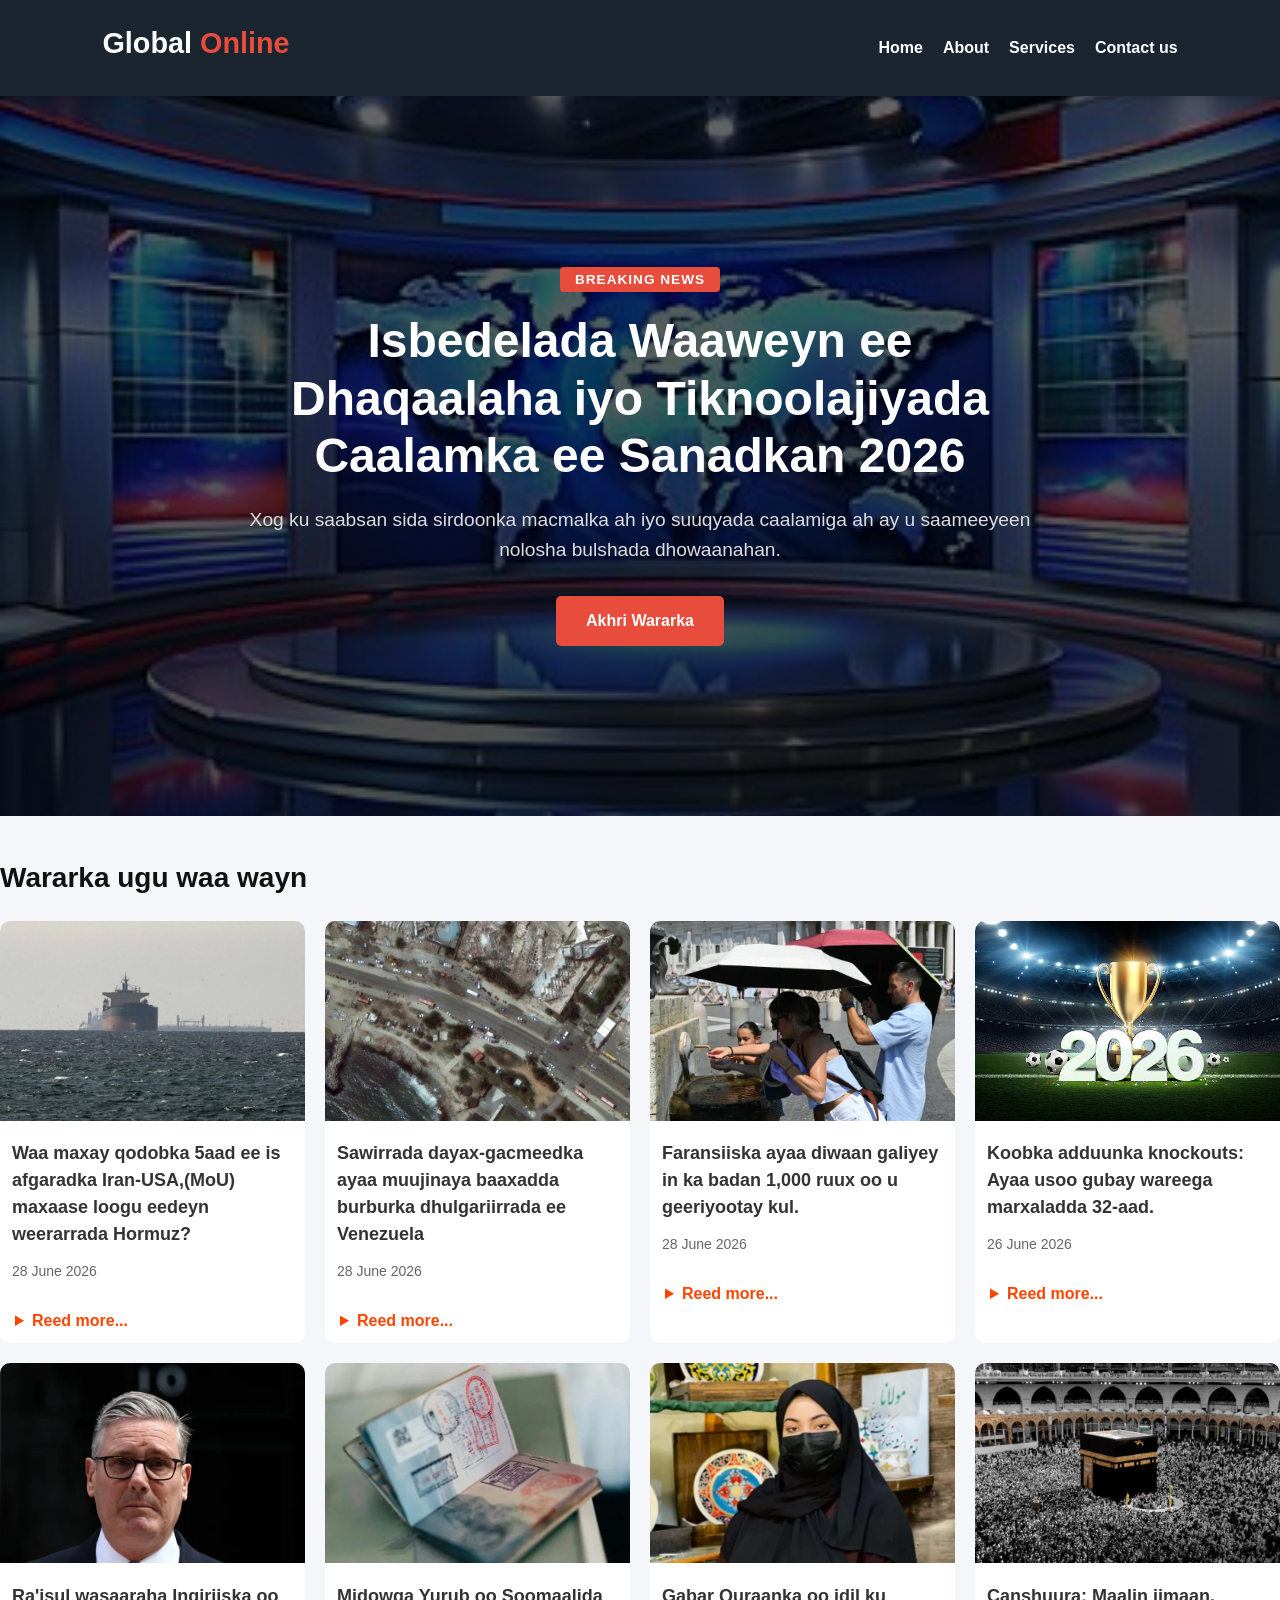
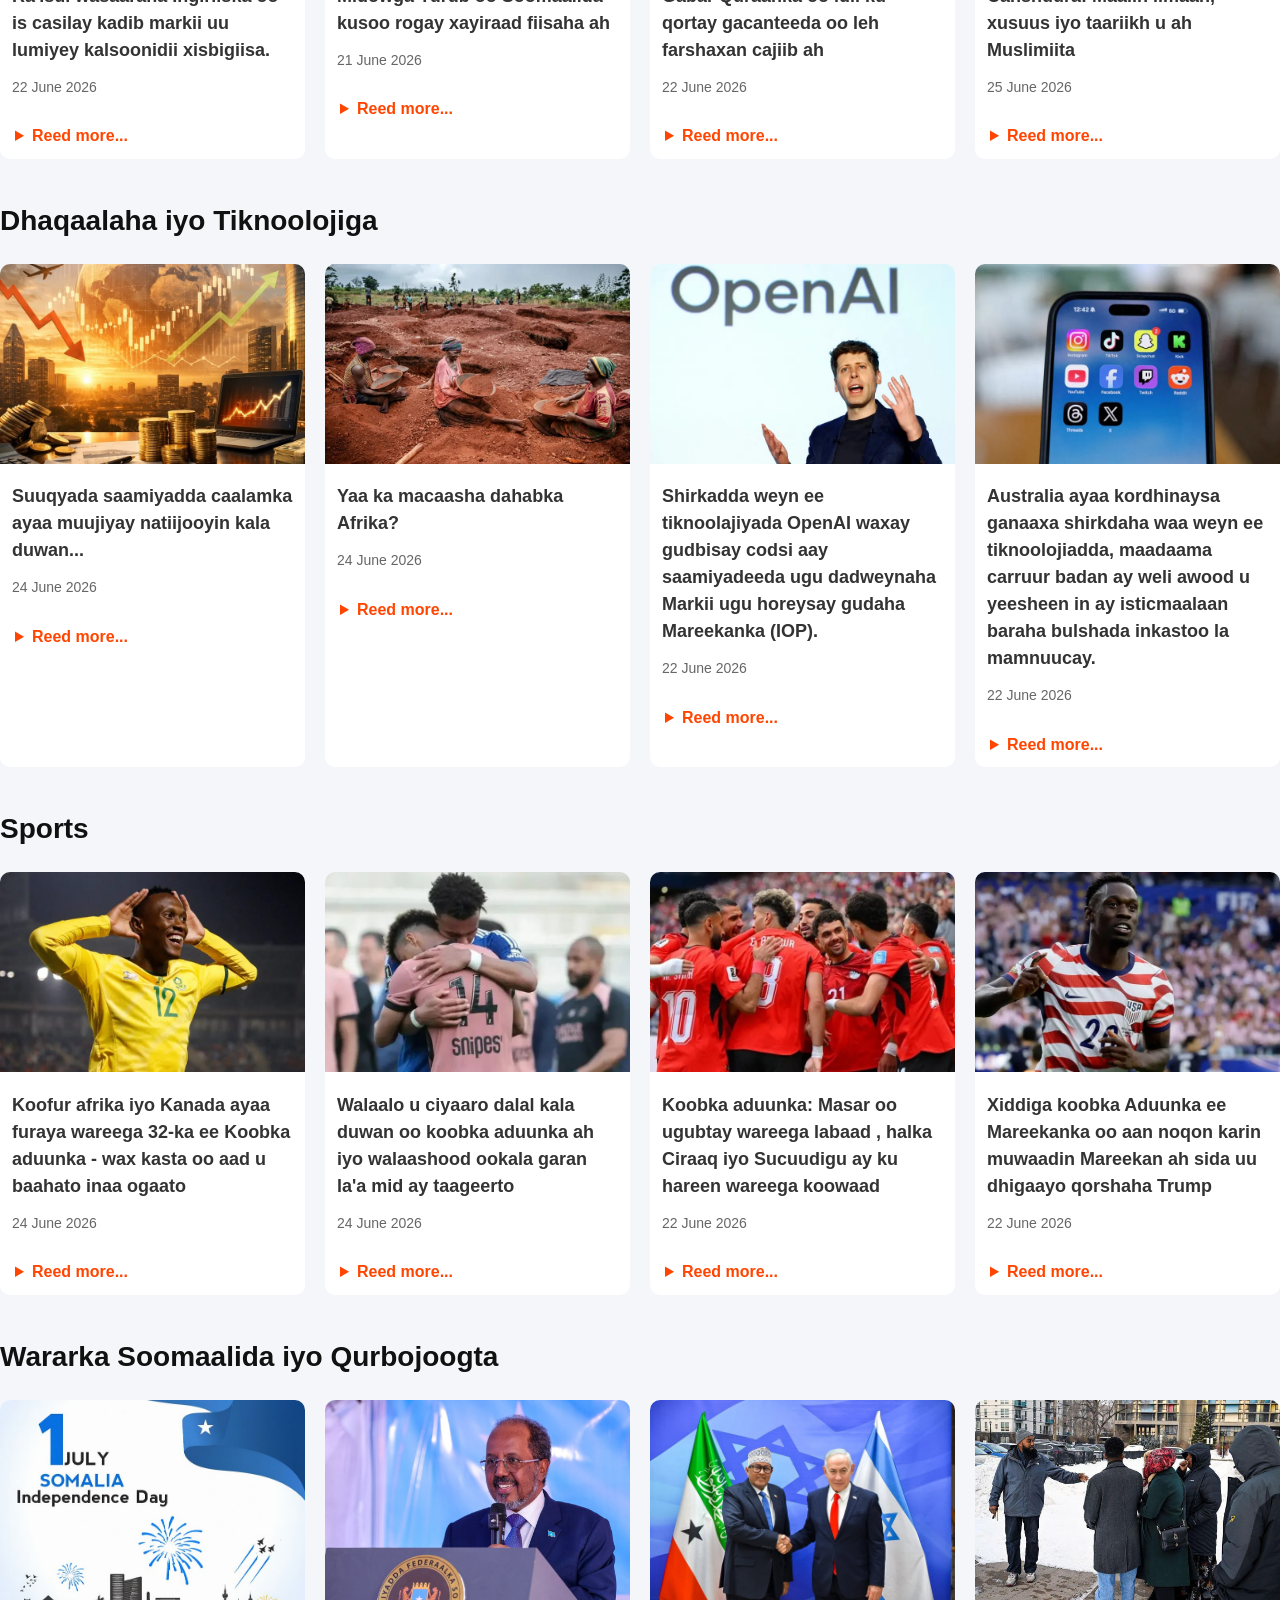
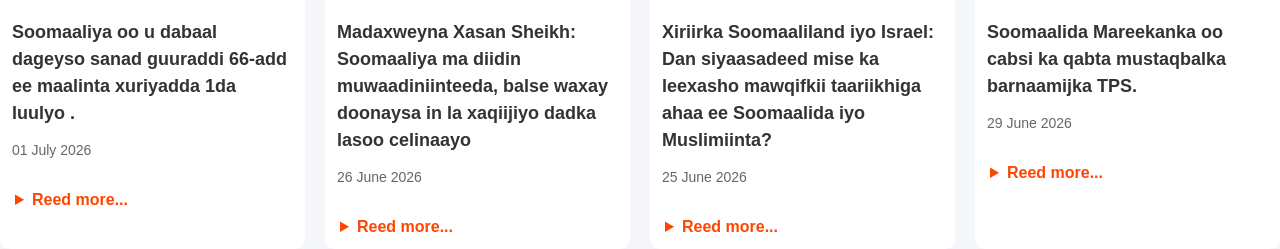
==== commit baa382b4: "ku darista qoraalo iyo edit" ====
--- a/index.html
+++ b/index.html
@@ -16,7 +16,7 @@
     <!-- 1. HEADER & NAVIGATION BAR -->
     <header class="navbar">
         <div class="logo">
-            <h2>Global<span>Online</span></h2>
+            <h2>Global<span> Online</span></h2>
         </div>
         <nav>
             <ul>
@@ -51,7 +51,7 @@
 
             <!-- Halkan ka bilaabo details-ka -->
       <details class="news-details">
-        <summary>See more...</summary>
+        <summary>Reed more...</summary>
         <p>Qodobka 5aad ee heshiiskan ("MoU") wuxuu ku saabsan yahay in Iran ay u fidiso marmar ammaan ah maraakiibta ganacsiga ee ka gudba Gacanka Faaris ilaa Badda Cumaan iyada oo aan lacag laga qaadan muddo 60 maalmood ah, sidoo kale in dhaqdhaqaaqa maraakiibtu bilaabmo isla markiiba, iyadoo la eegayo baabi'inta bam-miinooyinka iyo caqabadaha kale ee farsamo ee Iran leedahay.
 Weerarada Marinka Hormuz — cidda loo eedeeyey
 Labada dhinac — Mareykanka iyo Iran — ayaa is eedeeyey inay ka baxsadaan shuruudaha heshiiska, gaar ahaan Qodobka 5aad. Iran waxay ku eedeysay Mareykanka in uu ka baxsaday ballanqaadyada heshiiska weerarradiisii ugu dambeeyay, iyadoo sheegaysa in heshiisku Tehran siiyay xakameynta maraakiibta soo maraya Marinka Hormuz. 
@@ -67,7 +67,7 @@
             <span>28 June 2026</span>
                   <!-- Halkan ka bilaabo details-ka -->
       <details class="news-details">
-        <summary>See more...</summary>
+        <summary>Reed more...</summary>
         <p>Dhulgariiro laba ah oo xoog leh — mid 7.2 iyo mid 7.5 ah — ayaa ku dhacay Venezuela 24kii Juun, iyagoo dhacay daqiiqad gudaheed. Cilmi-baarayaal ka tirsan NASA ayaa sawirro dayax-gacmeed ka soo qaatay wax ka hor iyo wax ka dib dhulgariirradii, waxayna qiyaaseen in ilaa 58,870 dhismo ay khasaareen ama ay burburteen gobolka saameeyay.
 Deegaannada ugu si xun u dhacay waxaa ka mid ah magaalooyinka xeebta ee La Guaira, gaar ahaan Macuto iyo Caraballeda, halkaas oo dhismayaal dhaadheer oo deggan iyo xaafado dhan ay ku burbureen . 
 Sawirradan waxaa lagu qaatay dayax-gacmeedyada Planet Labs iyo Vantor, iyagoo muujinaya kala duwanaanta xaaladda hore iyo tan dambe ee xeebta waqooyi ee Venezuela  . </p>
@@ -80,7 +80,7 @@
             <span>28 June 2026</span>
                   <!-- Halkan ka bilaabo details-ka -->
       <details class="news-details">
-        <summary>See more...</summary>
+        <summary>Reed more...</summary>
         <p>Dowladda Faransiiska ayaa sheegtay in mowjadda kuleylka daran ee dalka ku dhufatay ay sababtay dhimashada in ka badan 1,000 qof. Heerkulka oo si aan caadi ahayn u sare maray ayaa si gaar ah u saameeyay dadka waayeelka ah, carruurta iyo dadka qaba xanuunnada daba dheeraada.
 Mas'uuliyiinta caafimaadka ayaa shacabka ugu baaqay inay ka fogaadaan qorraxda xilliyada ugu kulul, cabbaan biyo badan, isla markaana si dhow loola socdo dadka nugul. Khubaradu waxay sidoo kale ka digeen in isbeddelka cimiladu uu sii kordhinayo soo noqnoqoshada mowjadaha kuleylka ee Yurub.</p>
       </details>
@@ -93,7 +93,7 @@
             <span>26 June 2026</span>
                   <!-- Halkan ka bilaabo details-ka -->
       <details class="news-details">
-        <summary>See more...</summary>
+        <summary>Reed more...</summary>
         <p>Wareegga 32-ka ee Koobka Adduunka ayaa si rasmi ah u billowday, iyadoo 32-ka xul ee u soo gudbay ay ku tartamayaan sidii ay u gaari lahaayeen wareegga 16-ka. Kulamadan ayaa ah kuwa ugu adag tartanka, maadaama hal guuldarro ay ka dhigan tahay in xulka laga reebayo koobka.
 Ciyaarta ugu horreysa ee wareeggan waxaa isaga hor yimid Koonfur Afrika iyo Canada, iyadoo labada xul ay ku haminayaan inay sii wataan safarkooda Koobka Adduunka. Taageerayaasha kubadda cagta ayaa si weyn isha ugu haya kulamadan oo la filayo inay noqdaan kuwo xamaasad iyo tartan adag leh.</p>
       </details>
@@ -104,7 +104,7 @@
             <span>22 June 2026</span>
                   <!-- Halkan ka bilaabo details-ka -->
       <details class="news-details">
-        <summary>See more...</summary>
+        <summary>Reed more...</summary>
         <p>Ra'iisul wasaarihii hore ee Boqortooyada Midowday (UK), Keir Starmer, ayaa iska casilay xilkiisa kadib cadaadis siyaasadeed oo isa soo taray iyo taageero uu ku waayay gudaha xisbigiisa Labour. Go'aanka ayaa yimid kaddib natiijooyin doorasho oo niyad jab ku noqday xisbiga iyo hoos u dhac ku yimid kalsoonida shacabka.
 
 Starmer ayaa sheegay in iscasilaaddiisu ay dan u tahay xisbiga iyo dalka, iyadoo hadda la filayo in xisbiga Labour uu doorto hoggaamiye cusub oo beddela.</p>
@@ -117,7 +117,7 @@
             <span>21 June 2026</span>
                   <!-- Halkan ka bilaabo details-ka -->
       <details class="news-details">
-        <summary>See more...</summary>
+        <summary>Reed more...</summary>
         <p>Midowga Yurub ayaa soo rogay xayiraado ku meelgaar ah oo adkaynaya in muwaadiniinta Soomaaliyeed ay helaan fiisaha Schengen, iyagoo ku sababeeyay in Soomaaliya aysan si ku filan ula shaqaynin aqbalidda dib‑u‑celinta muwaadiniinta Soomaaliyeed ee si sharci darro ah ugu nool waddamada Midowga Yurub.
 
 Golaha Midowga Yurub ayaa sheegay in Soomaaliya aysan si ku filan uga qayb qaadan dib u celinta muwaadiniinta Soomaaliyeed ee lagu amray inay ka baxaan dalalka xubnaha ka ah Midowga Yurub.</p>
@@ -129,7 +129,7 @@
             <span>22 June 2026</span>
                   <!-- Halkan ka bilaabo details-ka -->
       <details class="news-details">
-        <summary>See more...</summary>
+        <summary>Reed more...</summary>
         <p>Dhinac ka mid ah Arg ama Ikhtiaruddin Qala ee magaalada taariikhiga ah ee Herat, ayaa waxaa lagu arkay koox gabdho ah oo ku mashquulsan howlo farshaxan. Hareerahooda waxaa yiil qaar kamid ah farshaxankooda, oo ah dhoobo si qurux badan loo sameeyay oo alaab laga sameeyay. Waxa kale oo dheryahaas dushooda ku dheggan boor ay ku qoran tahay "Khatin Zar Gallery".
 
 Magaca goobta farshaxankan ayaa muujinaya in inkasta oo dowladda Taliban ay xaddidday, haddana gabdhahani ay boorka iyo ciid ka sameysanayaan fatshaxan qaali ah iyagoo faqri ah.
@@ -143,7 +143,7 @@
             <span>25 June 2026</span>
                   <!-- Halkan ka bilaabo details-ka -->
       <details class="news-details">
-        <summary>See more...</summary>
+        <summary>Reed more...</summary>
         <p>Caashuuraa waxaa la xusaa maalinta tobnaad ee Muxarram, oo ah bisha koowaad ee taariikhda dayaxa ee Islaamka. Maalintan waxay dunida Muslimka u leedahay ahmiyad gaar ah, waxaana si kala duwan loogu dabaaldegaa iyadoo ku xiran dhaqamada diimeed.
 
 Muslimiinta Sunniga ah, Caashuuraa waxaa inta badan lagu xusaa soon iyo mahadnaq Ilaahay, iyagoo xusuusan dhacdooyin muhiim ah oo la xiriira taariikhda Nebiyada.
@@ -169,7 +169,7 @@
             <span>24 June 2026</span>
                   <!-- Halkan ka bilaabo details-ka -->
       <details class="news-details">
-        <summary>See more...</summary>
+        <summary>Reed more...</summary>
         <p>Suuqyada saamiyada caalamka ayaa muujiyay natiijooyin kala duwan, iyadoo qaar ka mid ah suuqyada ay kor u kaceen halka kuwa kalena ay hoos u dhaceen. Maalgashadayaashu waxay si dhow ula socdaan go'aannada bangiyada dhexe iyo xogta cusub ee dhaqaalaha. </p>
       </details>
         </article>
@@ -180,7 +180,7 @@
             <span>24 June 2026</span>
                   <!-- Halkan ka bilaabo details-ka -->
       <details class="news-details">
-        <summary>See more...</summary>
+        <summary>Reed more...</summary>
         <p>Afrika waa qaaradda ugu hodansan kheyraadka dabiiciga ah, waxaana dahab laga soo saaraa dalal badan sida Ghana, Koonfur Afrika, Mali, Tanzania, iyo Burkina Faso. Inkastoo qaaraddu soo saarto dahab aad u badan, haddana faa'iidada ugu badan ma gaarto dalalka Afrika.
 Inta badan macaashka waxaa hela shirkadaha waaweyn ee caalamiga ah, ganacsatada dahabka, iyo warshadaha dibadda ee sifeeya kuna iibiya suuqyada caalamka. Dowladaha Afrika waxay helaan dakhli ka yimaada canshuuraha, rukhsadaha macdanta, iyo saamiyada kale, balse khubaro badan ayaa sheegta in qaybta ay helaan ay weli ka yar tahay qiimaha dhabta ah ee dahabka laga soo saaro.</p>
       </details>
@@ -192,7 +192,7 @@
             <span>22 June 2026</span>
                   <!-- Halkan ka bilaabo details-ka -->
       <details class="news-details">
-        <summary>See more...</summary>
+        <summary>Reed more...</summary>
         <p>OpenAI ayaa si rasmi ah u gudbisay codsi ay ku geli doonto suuqa saamiyada Mareykanka (IPO). Haddii la ansixiyo, waxay noqon doontaa mid ka mid ah dhacdooyinka ugu waaweyn ee suuqa maaliyadda sanadkan, iyadoo la filayo inay soo jiidato maalgashi balaayiin doollar ah.</p>
       </details>
         </article>
@@ -203,7 +203,7 @@
             <span>22 June 2026</span>
                   <!-- Halkan ka bilaabo details-ka -->
       <details class="news-details">
-        <summary>See more...</summary>
+        <summary>Reed more...</summary>
         <p>Dowladda Australia ayaa qorsheynaysa inay labanlaabto ganaaxyada lagu soo rogo shirkadaha waaweyn ee tiknoolajiyadda haddii ay ku guuldareystaan inay ka hortagaan carruurta ka yar da'da sharcigu oggol yahay inay galaan baraha bulshada. Dowladda waxay sheegtay in tallaabadan lagu xoojinayo ilaalinta badbaadada carruurta internetka.</p>
       </details>
         </article>
@@ -224,7 +224,7 @@
             <span>24 June 2026</span>
                   <!-- Halkan ka bilaabo details-ka -->
       <details class="news-details">
-        <summary>See more...</summary>
+        <summary>Reed more...</summary>
         <p>Wareegga 32-aad ee Koobka Adduunka ee FIFA ayaa si rasmi ah u billowmaya maanta, iyadoo Koonfur Afrika iyo Kanada ay isaga hor imanayaan kulankii ugu horreeyay ee wareegga bug-baxa (knockout stage). Labada xulba waxay hiigsanayaan inay u gudbaan wareegga 16-ka, taasoo kulankan ka dhigeysa mid ka mid ah kulamada sida weyn loo wada sugayo maanta.</p>
       </details>
         </article>
@@ -235,7 +235,7 @@
             <span>24 June 2026</span>
                   <!-- Halkan ka bilaabo details-ka -->
       <details class="news-details">
-        <summary>See more...</summary>
+        <summary>Reed more...</summary>
         <p>Kani waa tartan adag oo ku wajahan waalid kasta (qoys kasta). Laba walaalo ah ayaa ku tartamaya kooxo kala duwan ciyaar kasta. Yaas taageeri lahayd?
 
 Tani ma aha ciyaar gudaha ah ama tartan dugsiyada dhexdooda ah ee waa ciyaar Koobka Adduunka ah.
@@ -252,7 +252,7 @@
             <span>22 June 2026</span>
                   <!-- Halkan ka bilaabo details-ka -->
       <details class="news-details">
-        <summary>See more...</summary>
+        <summary>Reed more...</summary>
         <p>Maalintii ugu dambeysay ee wareegga koowaad, kooxda qaranka Masar waxay xaqiijisay inay u soo baxdo wareegga 32da kooxood ee Koobka Adduunka ee 2026, iyagoo noqday kooxdii labaad ee dalalka Carabta ah ee ka gudubta wareegga koowaad ka dib Morocco.
 Toban kooxood ayaa laga reebay tartanka, halka 28 kooxood ay xaqiijiyeen inay u soo baxeen wareega labaad, taasoo ka dhigaysa afarta koox ee harsan in si rasmi ah loo go'aamiyo dhammaadka Sabtida, maalinta ugu dambeysa ee wareegga koowaad ee Koobka</p>
       </details>
@@ -264,7 +264,7 @@
             <span>22 June 2026</span>
                   <!-- Halkan ka bilaabo details-ka -->
       <details class="news-details">
-        <summary>See more...</summary>
+        <summary>Reed more...</summary>
         <p>Wuxuu si weyn isu muujiyay Koobka Adduunka isagoo laba gool u dhaliyay xulka Maraykanka, oo ka mid ah dalalka martigelinaya tartanka, kulankoodii furitaanka ee ay kaga adkaadeen Paraguay.
 
 Laakiin Folarin Balogun wuxuu u matalaa Maraykanka oo keliya sabab la xiriirta dhacdo gaar ah oo ku saabsan dhalashadiisa.
@@ -289,7 +289,7 @@
             <span>01 July  2026</span>
                   <!-- Halkan ka bilaabo details-ka -->
       <details class="news-details">
-        <summary>See more...</summary>
+        <summary>Reed more...</summary>
         <p>Maanta Soomaaliya waxay si weyn ugu dabaaldegaysaa Maalinta Xorriyadda ee 1-da Luulyo, oo ah maalin taariikhi ah oo astaan u ah midnimada iyo madax-bannaanida dalka. Maalintan waxaa lagu xusaa mideyntii Gobolladii Waqooyi iyo Koonfur sannadkii 1960, taas oo lagu aas-aasay Jamhuuriyadda Soomaaliya.
 
 Dalka oo dhan waxaa ka socda munaasabado kala duwan, iyadoo la sudhayo calanka Soomaaliyeed, la qaadayo heeso waddani ah, lana xusayo halgankii iyo naf-hurnimadii ay sameeyeen halyeeyadii u soo halgamay xorriyadda. Maalintan waxay sidoo kale xasuusin u tahay muhiimadda midnimada, nabadda, iyo wadajirka shacabka Soomaaliyeed.</p>
@@ -302,7 +302,7 @@
             <span>26 June 2026</span>
                   <!-- Halkan ka bilaabo details-ka -->
       <details class="news-details">
-        <summary>See more...</summary>
+        <summary>Reed more...</summary>
         <p>Jimco, Juun 26, 2026 (HOL) - Madaxweynaha Soomaaliya Xasan Sheekh Maxamuud ayaa sheegay in dowladda Federaalka aysan diidin dib u soo celinta muwaadiniinteeda, isagoo ka jawaabay go'aankii Midowga Yurub ee lagu adkeeyay bixinta fiisooyinka muwaadiniinta Soomaaliyeed.
             Khudbad uu jeediyay munaasabadda 26-ka Juun, Madaxweynaha ayaa sheegay in khilaafka u dhexeeya Soomaaliya iyo Midowga Yurub uusan salka ku hayn diidmada muwaadiniinta Soomaaliyeed, balse uu ku saabsan yahay habka loo xaqiijinayo aqoonsiga dadka la doonayo in dib loogu soo celiyo dalka.
 
@@ -317,7 +317,7 @@
             <span>25 June 2026</span>
                   <!-- Halkan ka bilaabo details-ka -->
       <details class="news-details">
-        <summary>See more...</summary>
+        <summary>Reed more...</summary>
         <p>Muddooyinkii u dambeeyay waxaa isa soo tarayay hadal-heynta ku saabsan suuragalnimada in Somaliland ay xiriir siyaasadeed iyo diblomaasiyadeed la yeelato Dowladda Israel. Arrinta ayaa si gaar ah u soo xoogeysatay kadib isbeddellada siyaasadeed ee ka dhacay Geeska Afrika iyo dadaallaada ay Somaliland ugu jirto inay hesho aqoonsi caalami ah. Hase yeeshee,doodda ku saabsan xiriirka Israel ma aha oo keliya mid ku kooban danaha siyaasadeed iyo diblomaasiyadda; waa arrin taabanaysa aqoonsi diimeed, dareen bulsho, iyo mowqif taariikhi ah oo Soomaalidu ka lahayd qadiyadda Falastiin</p>
       </details>
         </article>
@@ -328,11 +328,11 @@
             <span>29 June 2026</span>
                   <!-- Halkan ka bilaabo details-ka -->
       <details class="news-details">
-        <summary>See more...</summary>
+        <summary>Reed more...</summary>
         <p>Isniin, Juun 29, 2026 (HOL) - Go'aan ay 25-kii Juun gaartay Maxkamadda Sare ee Mareykanka oo u oggolaanaya maamulka Madaxweyne Donald Trump inuu sii wado dadaallada lagu joojinayo Temporary Protected Status (TPS) ee muhaajiriinta ka soo jeeda Haiti iyo Suuriya ayaa sare u qaaday walaaca ka dhex jira bulshada Soomaaliyeed ee ku nool dalkaas
           Inkastoo go'aanku aanu si toos ah u saameynayn TPS-ka Soomaalida, haddana wuxuu xoojinayaa suurtagalnimada in mustaqbalka la qaado tallaabooyin la mid ah oo lagu soo afjarayo barnaamijka ay Soomaalidu ku jiraan, taasoo gelin karta kumannaan qof xaalad sharci oo aan la hubin  
         </p>
-      </details>ay
+      </details>
         </article>
 
     </div>
